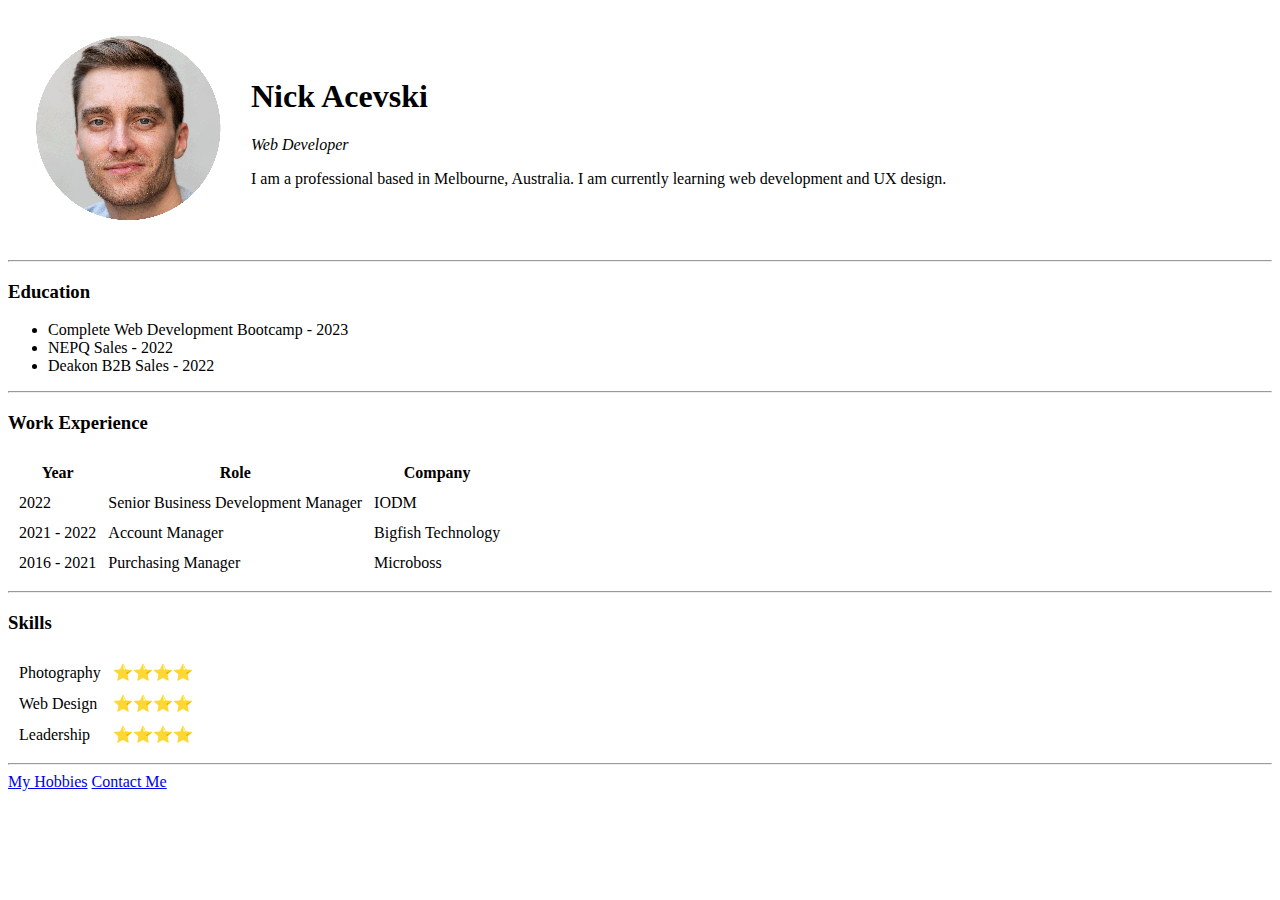
==== index.html @ 40ddbdc1 "Add Initial CV files" ====
<!DOCTYPE html>
<html lang="en">
  <head>
    <meta charset="UTF-8" />
    <meta http-equiv="X-UA-Compatible" content="IE=edge" />
    <meta name="viewport" content="width=device-width, initial-scale=1.0" />
    <title>Nick's Personal Site</title>
  </head>

  <body>
    <table cellspacing="20">
      <tr>
        <td><img src="nickDisplayPhoto.png" alt="" /></td>
        <td>
          <h1>Nick Acevski</h1>
          <p><em>Web Developer</em></p>
          <p>
            I am a professional based in Melbourne, Australia. I am currently
            learning web development and UX design.
          </p>
        </td>
      </tr>
    </table>

    <hr />
    <h3>Education</h3>
    <ul>
      <li>Complete Web Development Bootcamp - 2023</li>
      <li>NEPQ Sales - 2022</li>
      <li>Deakon B2B Sales - 2022</li>
    </ul>
    <hr />
    <h3>Work Experience</h3>
    <table cellspacing="10">
      <thead>
        <tr>
          <th>Year</th>
          <th>Role</th>
          <th>Company</th>
        </tr>
      </thead>
      <tbody>
        <tr>
          <td>2022</td>
          <td>Senior Business Development Manager</td>
          <td>IODM</td>
        </tr>
        <tr>
          <td>2021 - 2022</td>
          <td>Account Manager</td>
          <td>Bigfish Technology</td>
        </tr>
        <tr>
          <td>2016 - 2021</td>
          <td>Purchasing Manager</td>
          <td>Microboss</td>
        </tr>
      </tbody>
    </table>
    <hr />
    <h3>Skills</h3>
    <table cellspacing="10">
      <tbody>
        <tr>
          <td>Photography</td>
          <td>⭐️⭐️⭐️⭐️</td>
        </tr>
        <tr>
          <td>Web Design</td>
          <td>⭐️⭐️⭐️⭐️</td>
        </tr>
        <tr>
          <td>Leadership</td>
          <td>⭐️⭐️⭐️⭐️</td>
        </tr>
      </tbody>
    </table>
    <hr />
    <a href="hobbies.html">My Hobbies</a>
    <a href="contact.html">Contact Me</a>
  </body>
</html>
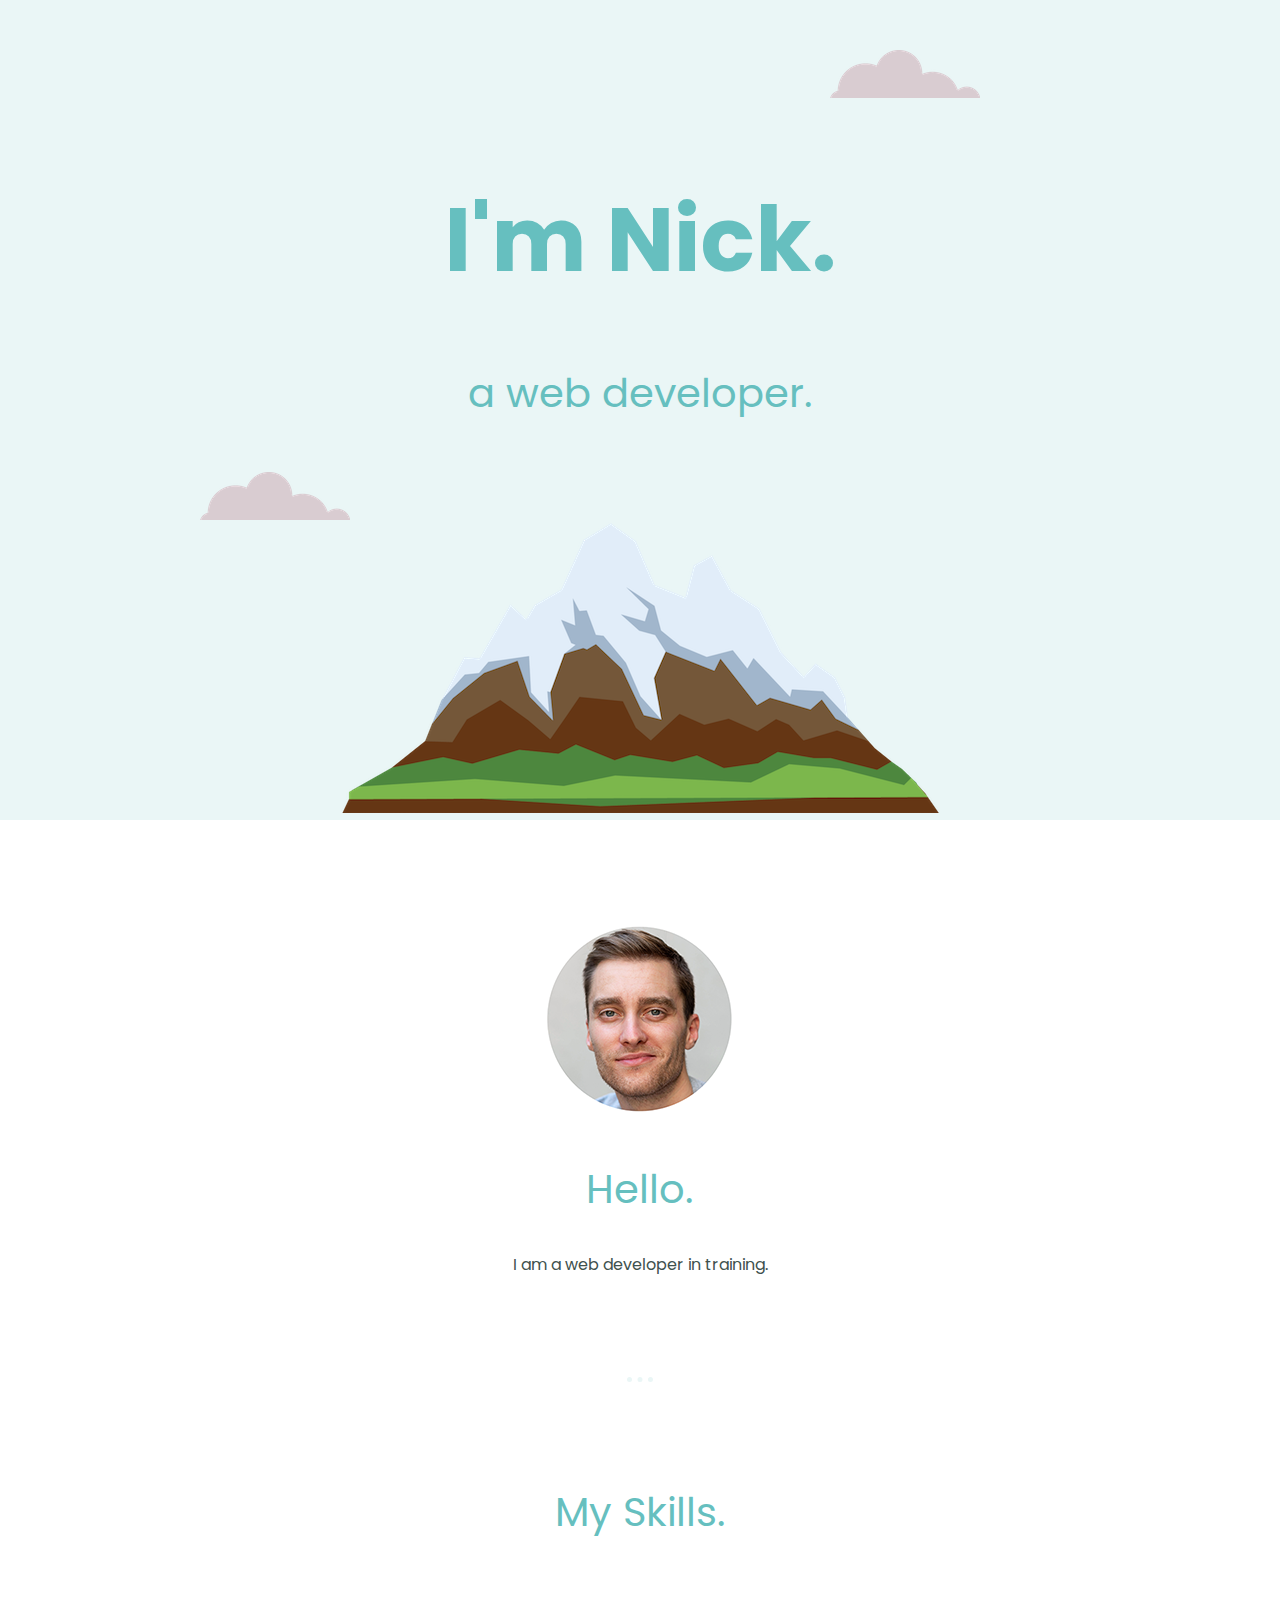
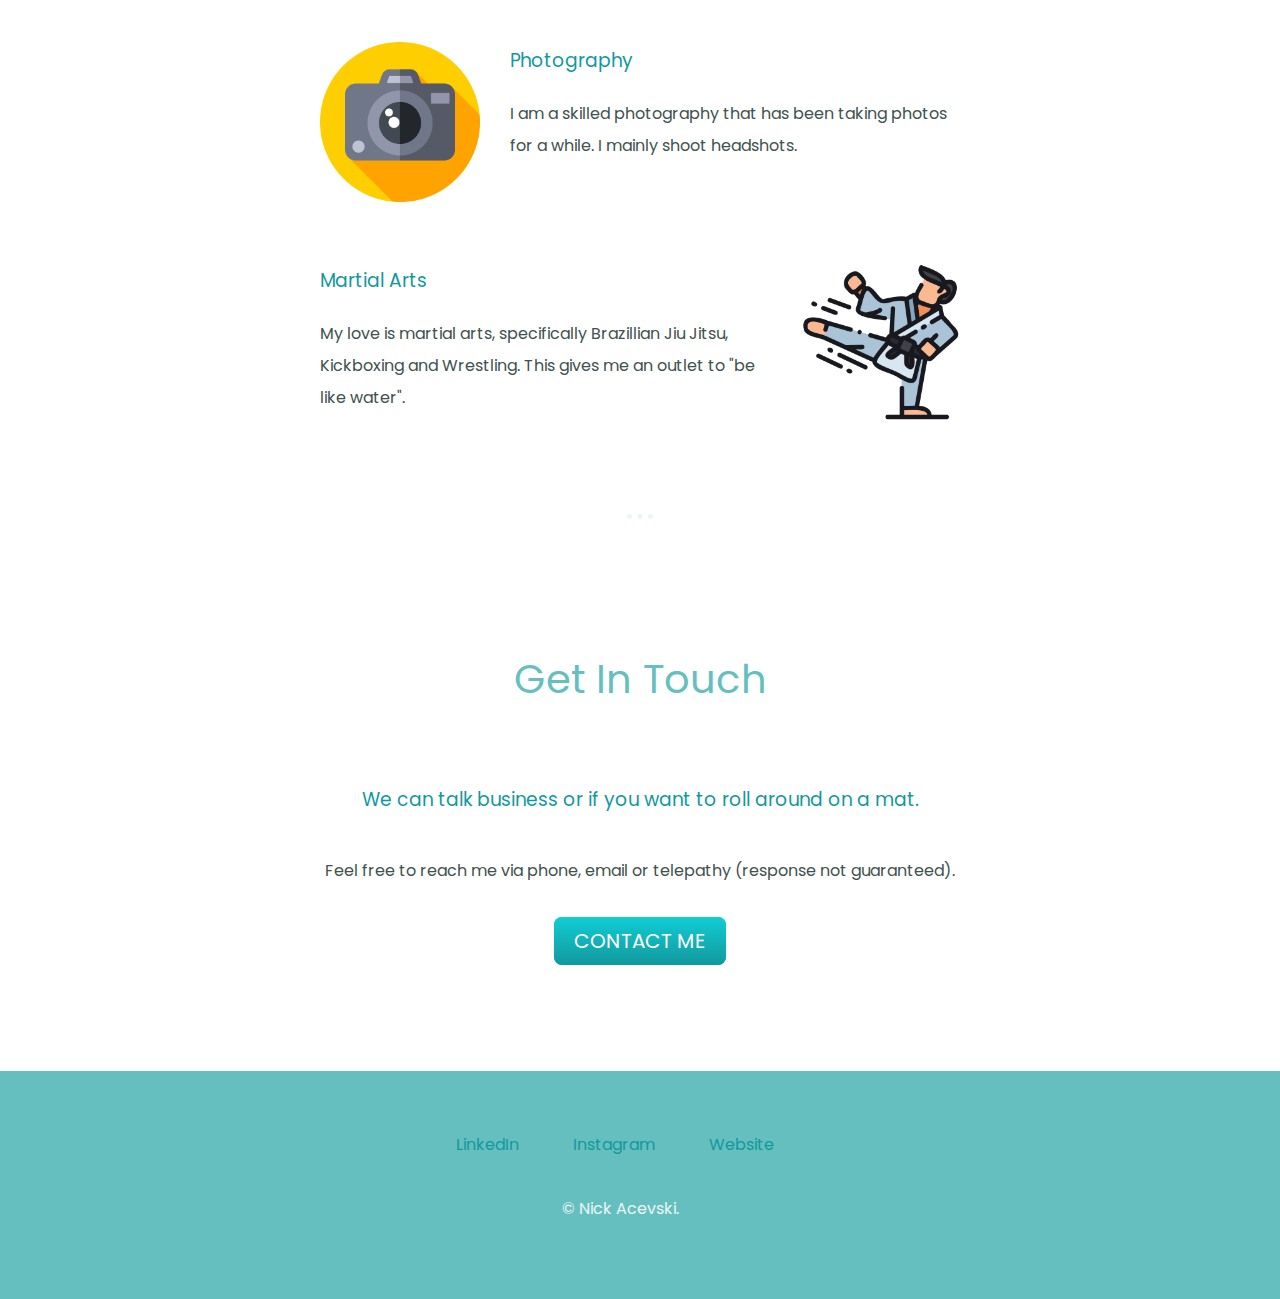
==== commit 1d82cc8e: "Add files via upload" ====
--- a/index.html
+++ b/index.html
@@ -4,79 +4,79 @@
     <meta charset="UTF-8" />
     <meta http-equiv="X-UA-Compatible" content="IE=edge" />
     <meta name="viewport" content="width=device-width, initial-scale=1.0" />
-    <title>Nick's Personal Site</title>
+    <title>Nick Acevski</title>
+    <link rel="stylesheet" href="css/styles.css" />
+    <link rel="icon" href="images/favicon.ico" />
+    <link rel="preconnect" href="https://fonts.googleapis.com" />
+    <link rel="preconnect" href="https://fonts.gstatic.com" crossorigin />
+    <link rel="preconnect" href="https://fonts.googleapis.com" />
+    <link rel="preconnect" href="https://fonts.gstatic.com" crossorigin />
+    <link
+      href="https://fonts.googleapis.com/css2?family=Poppins:wght@100;500;700&display=swap"
+      rel="stylesheet"
+    />
   </head>
 
   <body>
-    <table cellspacing="20">
-      <tr>
-        <td><img src="nickDisplayPhoto.png" alt="" /></td>
-        <td>
-          <h1>Nick Acevski</h1>
-          <p><em>Web Developer</em></p>
+    <div class="top-container">
+      <img class="top-cloud" src="images/cloud.png" alt="cloud-img" />
+      <h1>I'm Nick.</h1>
+      <h2>a web developer.</h2>
+      <img class="bottom-cloud" src="images/cloud.png" alt="cloud-img" />
+      <img src="images/mountain.png" alt="mountain-img" />
+    </div>
+    <div class="middle-container">
+      <div class="profile">
+        <img src="images/nickDisplayPhoto.png" alt="Nick Display Photo" />
+        <h2>Hello.</h2>
+        <p>I am a web developer in training.</p>
+      </div>
+      <hr />
+      <div class="skills">
+        <h2>My Skills.</h2>
+        <div class="skill-row">
+          <img class="camera-image" src="images/photo.png" alt="camera icon" />
+          <h3>Photography</h3>
           <p>
-            I am a professional based in Melbourne, Australia. I am currently
-            learning web development and UX design.
+            I am a skilled photography that has been taking photos for a while.
+            I mainly shoot headshots.
           </p>
-        </td>
-      </tr>
-    </table>
+        </div>
+        <div class="skill-row">
+          <img
+            class="martial-image"
+            src="images/fight.png"
+            alt="martial arts icon"
+          />
+          <h3>Martial Arts</h3>
+          <p>
+            My love is martial arts, specifically Brazillian Jiu Jitsu,
+            Kickboxing and Wrestling. This gives me an outlet to "be like
+            water".
+          </p>
+        </div>
+      </div>
+      <hr />
+      <div class="contact-me">
+        <h2>Get In Touch</h2>
+        <h3>We can talk business or if you want to roll around on a mat.</h3>
+        <p>
+          Feel free to reach me via phone, email or telepathy (response not
+          guaranteed).
+        </p>
+        <a class="btn" href="mailto:nick.acevski@gmail.com">CONTACT ME</a>
+      </div>
+    </div>
 
-    <hr />
-    <h3>Education</h3>
-    <ul>
-      <li>Complete Web Development Bootcamp - 2023</li>
-      <li>NEPQ Sales - 2022</li>
-      <li>Deakon B2B Sales - 2022</li>
-    </ul>
-    <hr />
-    <h3>Work Experience</h3>
-    <table cellspacing="10">
-      <thead>
-        <tr>
-          <th>Year</th>
-          <th>Role</th>
-          <th>Company</th>
-        </tr>
-      </thead>
-      <tbody>
-        <tr>
-          <td>2022</td>
-          <td>Senior Business Development Manager</td>
-          <td>IODM</td>
-        </tr>
-        <tr>
-          <td>2021 - 2022</td>
-          <td>Account Manager</td>
-          <td>Bigfish Technology</td>
-        </tr>
-        <tr>
-          <td>2016 - 2021</td>
-          <td>Purchasing Manager</td>
-          <td>Microboss</td>
-        </tr>
-      </tbody>
-    </table>
-    <hr />
-    <h3>Skills</h3>
-    <table cellspacing="10">
-      <tbody>
-        <tr>
-          <td>Photography</td>
-          <td>⭐️⭐️⭐️⭐️</td>
-        </tr>
-        <tr>
-          <td>Web Design</td>
-          <td>⭐️⭐️⭐️⭐️</td>
-        </tr>
-        <tr>
-          <td>Leadership</td>
-          <td>⭐️⭐️⭐️⭐️</td>
-        </tr>
-      </tbody>
-    </table>
-    <hr />
-    <a href="hobbies.html">My Hobbies</a>
-    <a href="contact.html">Contact Me</a>
+    <div class="bottom-container">
+      <a class="footer-link" href="https://www.linkedin.com/nickacevski"
+        >LinkedIn</a
+      >
+      <a class="footer-link" href="https://instagram.com/takenby.nick"
+        >Instagram</a
+      >
+      <a class="footer-link" href="https://www.takenbynick.com/">Website</a>
+      <p class="footer-name">© Nick Acevski.</p>
+    </div>
   </body>
 </html>
--- a/css/styles.css
+++ b/css/styles.css
@@ -0,0 +1,137 @@
+.top-container {
+    background-color: #EAF6F6;
+    position: relative;
+    padding-top: 100px;
+}
+.middle-container {
+    margin: 100px 0;
+}
+.bottom-container {
+    background-color: #66BFBF;
+    margin: 80px auto 0px auto;
+    padding: 50px;
+    line-height: 3;
+}
+
+.top-cloud {
+    position: absolute;
+    right: 300px;
+    top: 50px;
+}
+
+.bottom-cloud {
+    position: absolute;
+    left: 200px;
+    bottom: 300px;
+}
+
+body {
+    margin: 0;
+    text-align: center;
+    font-family: 'Poppins', sans-serif;
+}
+h1 {
+    margin: 50px auto 0px auto;
+    font-family: 'Poppins', sans-serif;
+    font-size: 5.625rem;
+    color:  #66BFBF;
+    line-height: 2;
+}
+
+h2 {
+    font-family: 'Poppins', sans-serif;
+    font-weight: normal;
+    font-size: 2.5rem;
+    color:  #66BFBF;
+}
+
+h3 {
+    font-family: 'Poppins', sans-serif;
+    font-weight: normal;
+    color: #11999E;
+}
+
+a {
+    color: #11999E;
+}
+
+p {
+    color: #40514E
+}
+
+hr {
+    border-style: none;
+    border-top-style: dotted;
+    border-color: #EAF6F6;
+    border-width: 5px;
+    width: 2%;
+    margin: 100px auto 100px auto;
+
+}
+
+.skill-row {
+    width: 50%;
+    margin: 100px auto 100px auto;
+    text-align: left;
+    line-height: 2;
+}
+
+.camera-image {
+    width: 25%;
+    float: left;
+    padding-right: 30px;
+}
+
+.martial-image {
+    width: 25%;
+    float: right;
+    padding-left: 30px;
+}
+
+.btn {
+    background: #11cdd4;
+    background-image: -webkit-linear-gradient(top, #11cdd4, #11999e);
+    background-image: -moz-linear-gradient(top, #11cdd4, #11999e);
+    background-image: -ms-linear-gradient(top, #11cdd4, #11999e);
+    background-image: -o-linear-gradient(top, #11cdd4, #11999e);
+    background-image: linear-gradient(to bottom, #11cdd4, #11999e);
+    -webkit-border-radius: 8;
+    -moz-border-radius: 8;
+    border-radius: 8px;
+    font-family: 'Poppins', sans-serif;
+    color: #ffffff;
+    font-size: 20px;
+    padding: 10px 20px 10px 20px;
+    text-decoration: none;
+  }
+  
+  .btn:hover {
+    background: #30e3cb;
+    background-image: -webkit-linear-gradient(top, #30e3cb, #2bc4ad);
+    background-image: -moz-linear-gradient(top, #30e3cb, #2bc4ad);
+    background-image: -ms-linear-gradient(top, #30e3cb, #2bc4ad);
+    background-image: -o-linear-gradient(top, #30e3cb, #2bc4ad);
+    background-image: linear-gradient(to bottom, #30e3cb, #2bc4ad);
+    text-decoration: none;
+  }
+
+.footer-link {
+    padding-bottom: 100px;
+    margin-right: 50px;
+    color: #11999E;
+    text-decoration: none;
+}
+
+
+.contact-me {
+    line-height: 3;
+}
+
+.footer-name {
+    margin-right: 40px;
+    color: #EAF6F6;
+}
+
+a:hover {
+    color: #EAF6F6;
+}
